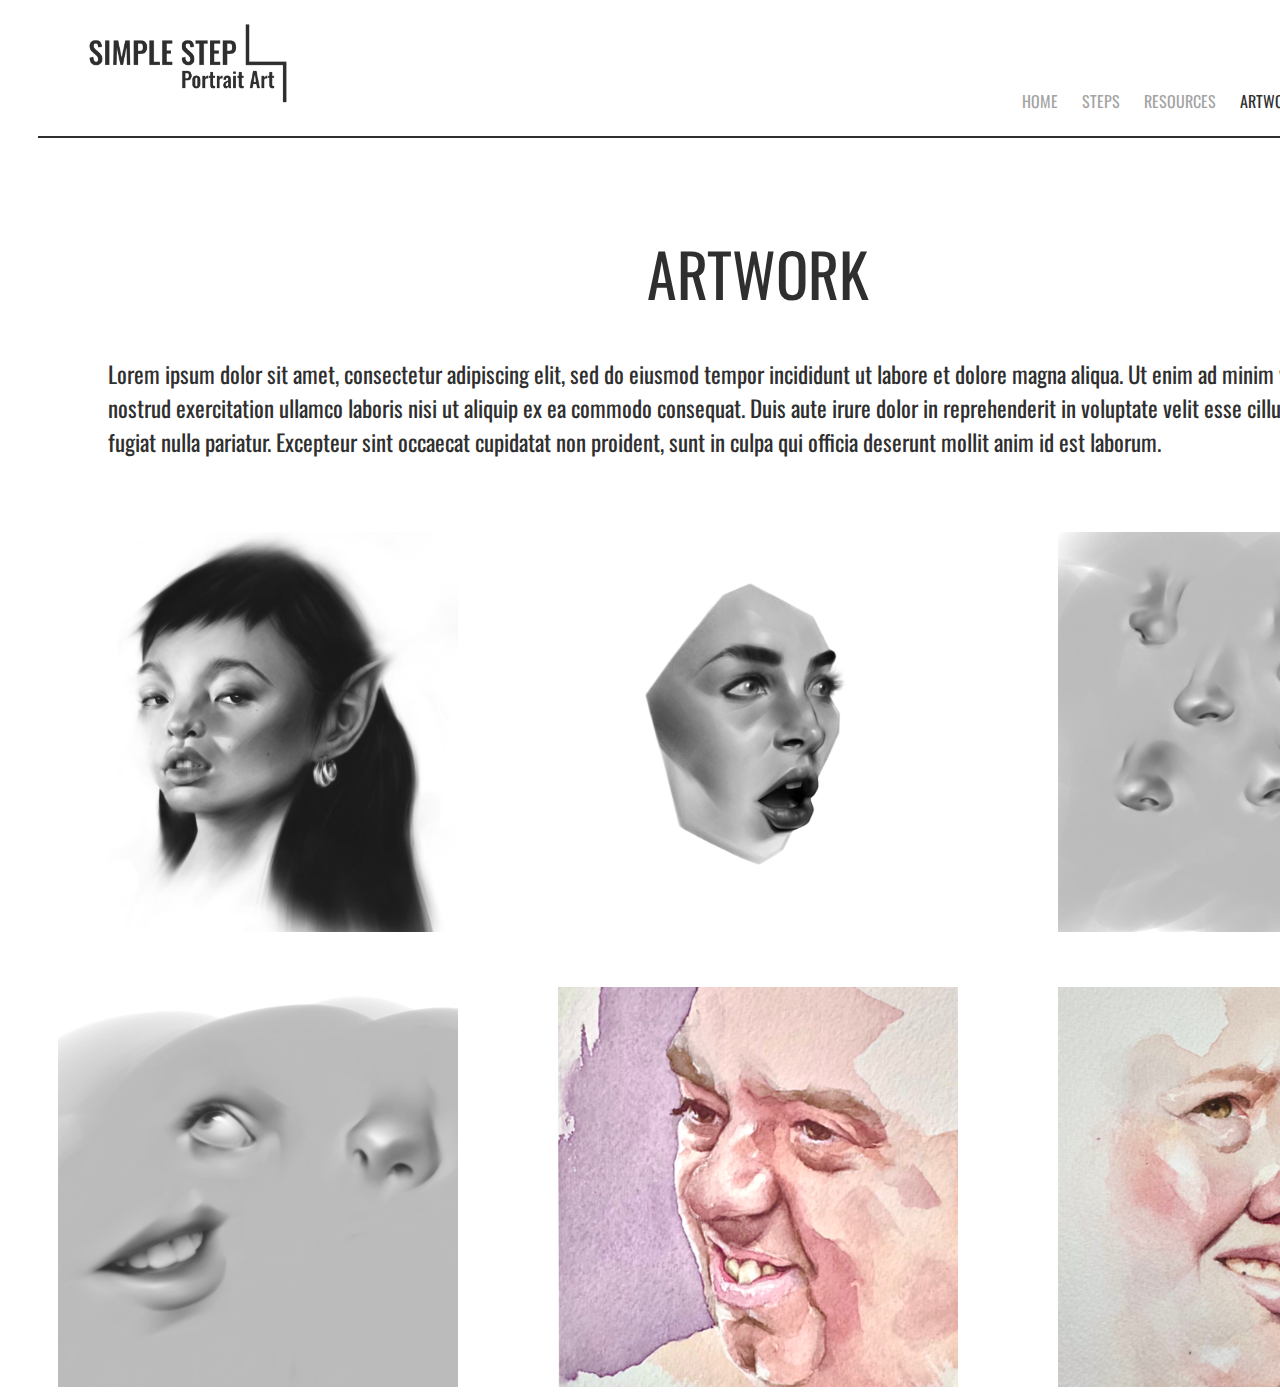
==== artwork.html @ d3061d2b "html and css laid out" ====
<!DOCTYPE html>
<html lang>
    <head>
        <link rel="stylesheet" type="text/css" href="resources/css/artwork.css">
        <link rel="preconnect" href="https://fonts.googleapis.com">
        <link rel="preconnect" href="https://fonts.gstatic.com" crossorigin>
        <link href="https://fonts.googleapis.com/css2?family=Oswald:wght@500&display=swap" rel="stylesheet">
        <title>Simple Step Portrait Art</title>
    </head>

    <body>
        <header>
            <a href="index.html"><img src="resources/images/logo.PNG" alt="logo"/></a>

            <div class="navigation-bar">
                <a href="index.html">HOME</a>
                <a href="steps.html">STEPS</a>
                <a href="resources.html">RESOURCES</a>
                <a class="active" href="artwork.html">ARTWORK</a>
                <a href="contact.html">CONTACT</a>
            </div>
        </header>

        <div class="main-content">
            <div class="text">
                <h1>ARTWORK</h1>
                <p>Lorem ipsum dolor sit amet, consectetur adipiscing elit, sed do eiusmod tempor incididunt ut labore et dolore magna aliqua. Ut enim ad minim veniam, quis nostrud exercitation ullamco laboris nisi ut aliquip ex ea commodo consequat. Duis aute irure dolor in reprehenderit in voluptate velit esse cillum dolore eu fugiat nulla pariatur. Excepteur sint occaecat cupidatat non proident, sunt in culpa qui officia deserunt mollit anim id est laborum.</p>
            </div>

            <div class="images">
                <a href="resources/images/digital-portrait-1.JPG" target="_blank"> <img src="resources/images/digital-portrait-1.JPG" alt="digital portrait 1"/></a>
                <a href="resources/images/digital-portrait-2.JPG" target="_blank"> <img src="resources/images/digital-portrait-2.JPG" alt="digital portrait 2"/></a>
                <a href="resources/images/digital-nose-practice.JPG" target="_blank"> <img src="resources/images/digital-nose-practice.JPG" alt="digital nose practice"/></a>
                <a href="resources/images/digital-facial-feature-practice.JPG" target="_blank"> <img src="resources/images/digital-facial-feature-practice.JPG" alt="digital facial feature practice"/></a>
                <a href="resources/images/watercolor-portrait-1.jpg" target="_blank"> <img src="resources/images/watercolor-portrait-1.jpg" alt="watercolor portrait 1"/></a>
                <a href="resources/images/watercolor-portrait-2.JPG" target="_blank"> <img src="resources/images/watercolor-portrait-2.JPG" alt="watercolor portrait 2"/></a>
            </div>
        </div>
    </body>
</html>
---- resources/css/artwork.css ----
body {
    font-family: "Oswald";
    min-width: 1500px;
    color: #2f2f2f;
}




header {
    display: flex;
    justify-content: space-between;
    align-items: center;
    border-bottom: 2px solid #2f2f2f;
    padding-bottom: 12px;
    margin: 0px 30px;
}

header img {
    width: 200px;
    height: auto;
    padding: 15px 15px 15px 50px;
}

header .navigation-bar {
    padding-top: 70px;
    padding-right: 80px;
}

header .navigation-bar a {
    text-decoration: none;
    color: #a4a4a4;
    padding-right: 20px;
}

header .navigation-bar a:hover {
    color: #2f2f2f;
}

header .navigation-bar .active {
    color: #2f2f2f;
}




.main-content .text {
    padding: 50px 100px 0px 100px;
}

.main-content h1 {
    display: flex;
    justify-content: center;
    font-weight: normal;
    font-size: 60px;
}

.main-content p {
    font-size: 23px;
}

.main-content .images {
    display: grid;
    grid-template-columns: 1fr 1fr 1fr;
    grid-template-rows: 1fr 1fr;
    justify-items: center;
    row-gap: 50px;
    padding-top: 50px;
}

.main-content img {
    width: 400px;
    height: auto;
}
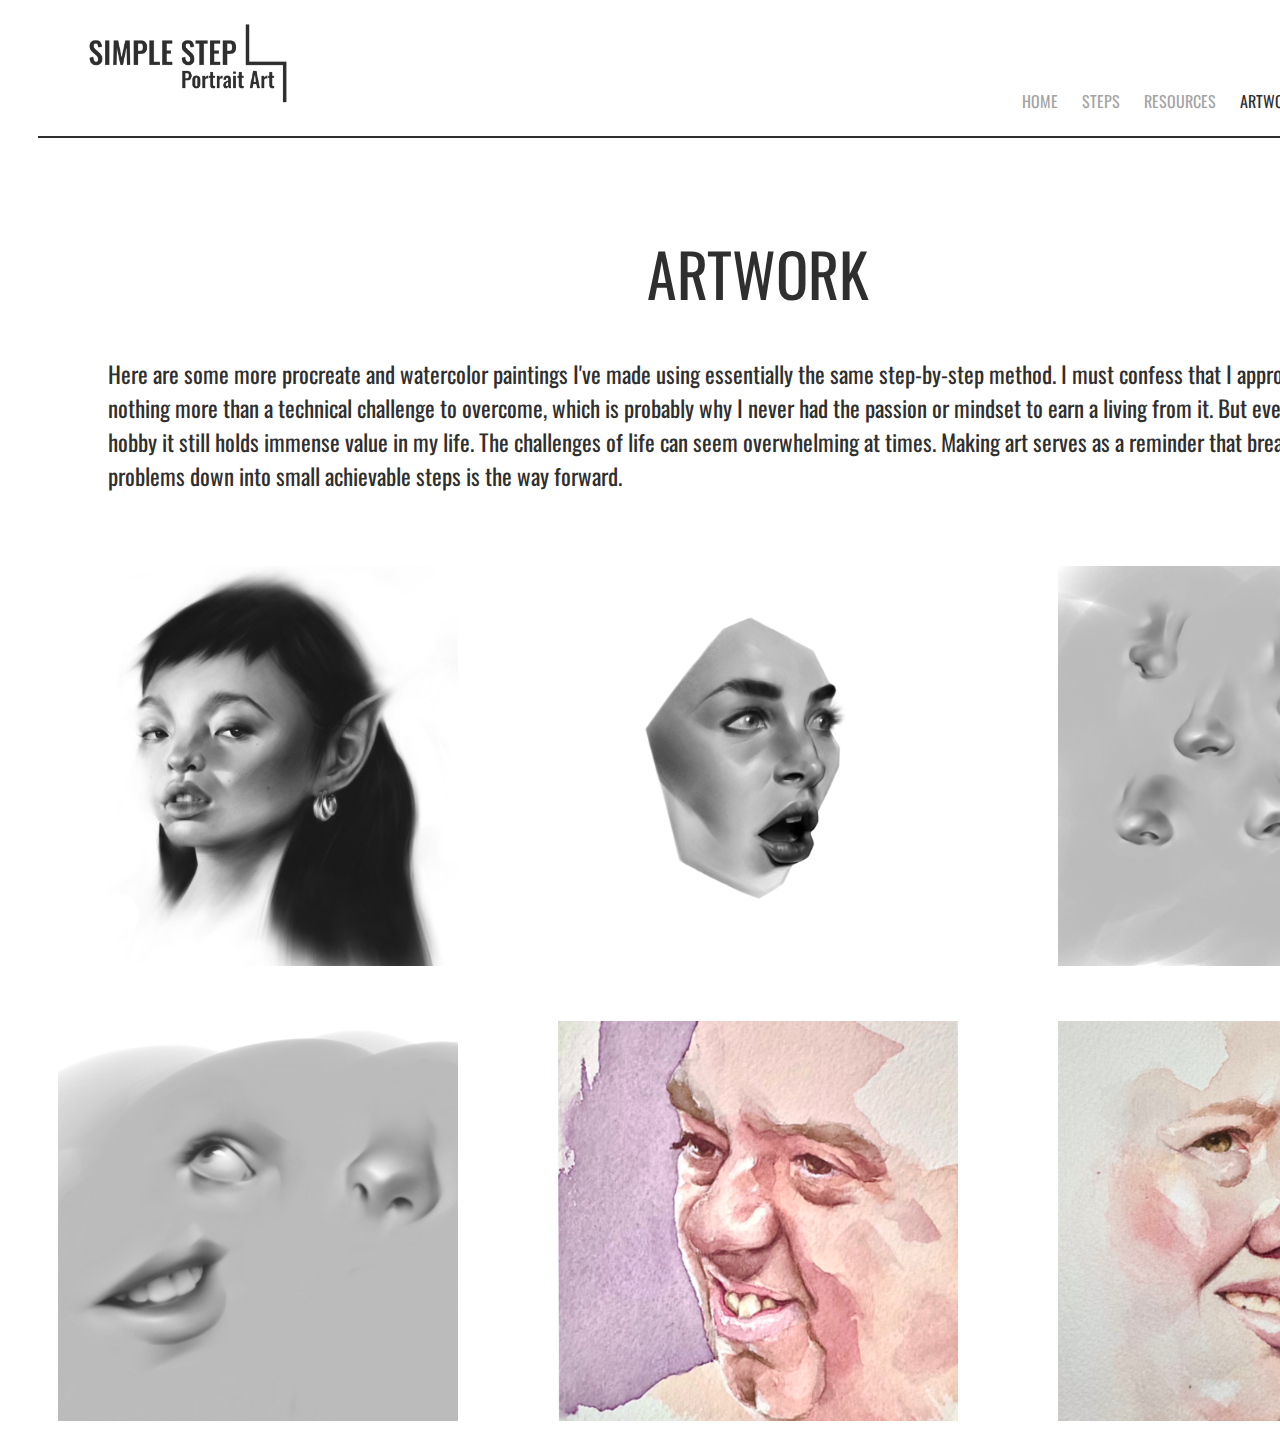
==== commit 74c4574a: "website content added" ====
--- a/artwork.html
+++ b/artwork.html
@@ -24,7 +24,7 @@
         <div class="main-content">
             <div class="text">
                 <h1>ARTWORK</h1>
-                <p>Lorem ipsum dolor sit amet, consectetur adipiscing elit, sed do eiusmod tempor incididunt ut labore et dolore magna aliqua. Ut enim ad minim veniam, quis nostrud exercitation ullamco laboris nisi ut aliquip ex ea commodo consequat. Duis aute irure dolor in reprehenderit in voluptate velit esse cillum dolore eu fugiat nulla pariatur. Excepteur sint occaecat cupidatat non proident, sunt in culpa qui officia deserunt mollit anim id est laborum.</p>
+                <p>Here are some more procreate and watercolor paintings I've made using essentially the same step-by-step method.  I must confess that I approach art as nothing more than a technical challenge to overcome, which is probably why I never had the passion or mindset to earn a living from it.  But even as just a hobby it still holds immense value in my life.  The challenges of life can seem overwhelming at times.  Making art serves as a reminder that breaking difficult problems down into small achievable steps is the way forward.</p>
             </div>
 
             <div class="images">
